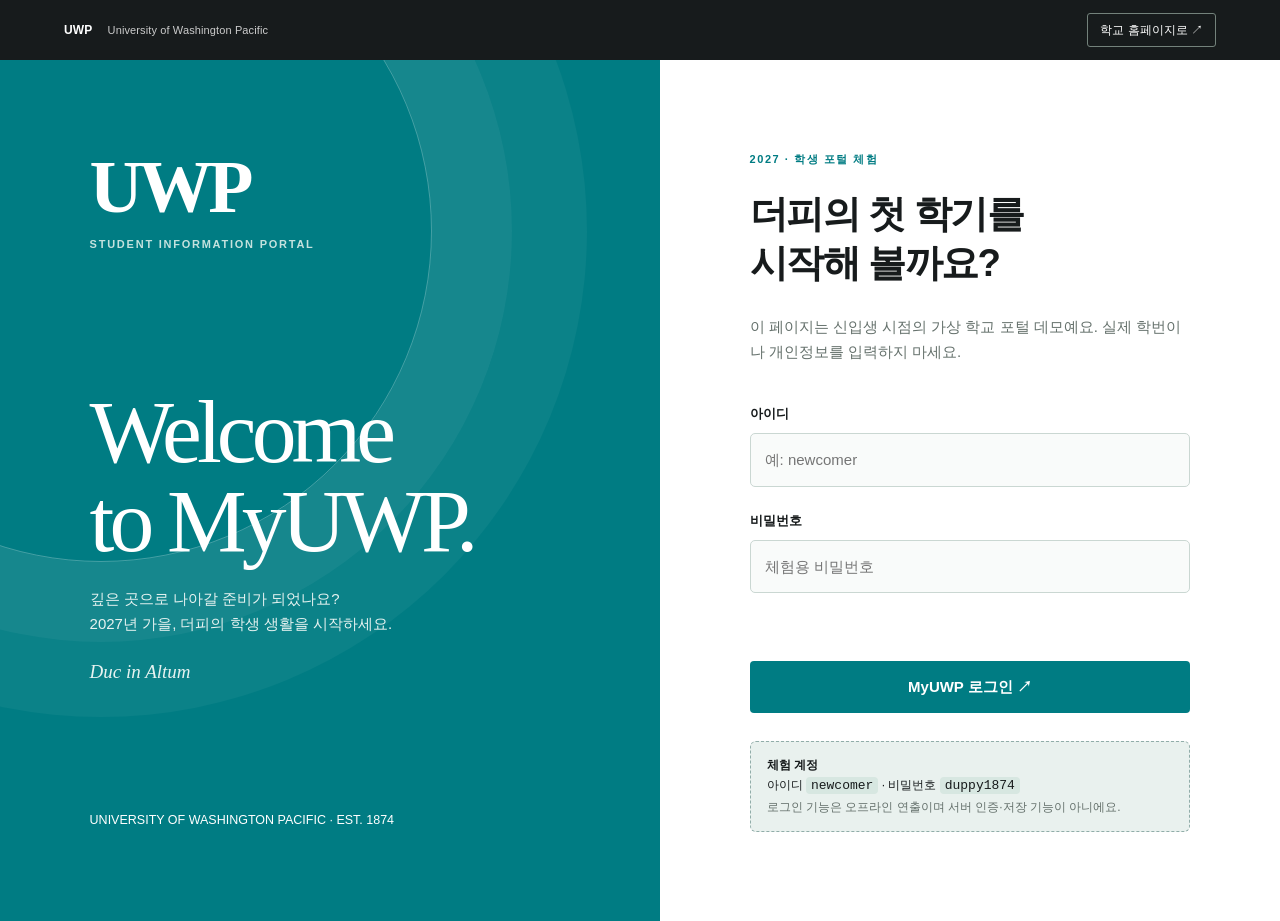
==== portal.html @ 8ea42879 "Add files via upload" ====
<!doctype html><html lang="ko"><head><meta charset="utf-8"><meta name="viewport" content="width=device-width,initial-scale=1"><meta name="theme-color" content="#007C83"><title>MyUWP | 신입생 포털</title><link rel="stylesheet" href="student.css"></head><body>
<div class="top"><div class="top-inner"><a href="index.html" class="topbrand">UWP <small>University of Washington Pacific</small></a><a href="index.html" class="chip">학교 홈페이지로 ↗</a></div></div>
<section id="login" class="login-bg"><div class="login-art"><div><div class="monogram serif">UWP</div><p class="eyebrow" style="color:#C4E2DE;letter-spacing:.16em">STUDENT INFORMATION PORTAL</p></div><div><h1>Welcome<br>to MyUWP.</h1><p>깊은 곳으로 나아갈 준비가 되었나요?<br>2027년 가을, 더피의 학생 생활을 시작하세요.</p><p class="serif" style="font-size:19px;font-style:italic">Duc in Altum</p></div><small>UNIVERSITY OF WASHINGTON PACIFIC · EST. 1874</small></div>
<div class="login-panel"><span class="eyebrow">2027 · 학생 포털 체험</span><h2>더피의 첫 학기를<br>시작해 볼까요?</h2><p class="muted">이 페이지는 신입생 시점의 가상 학교 포털 데모예요. 실제 학번이나 개인정보를 입력하지 마세요.</p><form id="login-form"><label for="user">아이디</label><input class="field" id="user" name="user" autocomplete="off" required placeholder="예: newcomer"><label for="pass">비밀번호</label><input class="field" type="password" id="pass" name="pass" autocomplete="off" required placeholder="체험용 비밀번호"><p class="error" id="login-error" role="alert"></p><button class="primary full" type="submit">MyUWP 로그인 ↗</button></form><div class="test-account"><strong>체험 계정</strong><br>아이디 <code>newcomer</code> · 비밀번호 <code>duppy1874</code><br><span class="muted">로그인 기능은 오프라인 연출이며 서버 인증·저장 기능이 아니에요.</span></div></div></section>
<div id="dashboard" class="portal-layout hidden"><aside class="side"><div class="eyebrow" style="padding:0 14px">MY UNIVERSITY</div><h2 class="side-title">MyUWP.</h2><nav aria-label="포털 메뉴"><button data-panel="home" class="active">대시보드</button><button data-panel="calendar">학사·행사 일정</button><button data-panel="housing">기숙사·아파트</button><button data-panel="campus">교내 시설</button><button data-panel="greek">Greek Row 안내</button><button data-panel="inbox" id="inbox-nav">받은 쪽지 <span class="pill">1</span></button></nav><div class="rule"></div><p class="caption">공식 대학 설정을 바탕으로 만든 신입생 체험용 데모.</p><button id="logout" class="tiny muted" style="margin:17px 14px;border:0;background:none">로그아웃 ↗</button></aside><main class="portal-main">
<section class="portal-section active" id="panel-home"><span class="eyebrow">MYUWP / 2027 FALL</span><h1>어서 와,<br>여기는 더피야.</h1><p class="lead">신입생용 학교 안내 페이지입니다. 학사 일정, 주거 시설, 교내 생활 정보를 둘러보세요.</p><div class="cards"><button class="tile" data-panel="calendar"><span class="num">09.01</span><span><strong>가을학기 안내</strong><small>학사 일정과 학교 행사 보기 ↗</small></span></button><button class="tile" data-panel="housing"><span class="num">12 + 6</span><span><strong>주거 시설</strong><small>기숙사 12동 · 아파트 6단지 ↗</small></span></button><button class="tile" data-panel="inbox"><span class="num">01</span><span><strong>새로운 쪽지</strong><small>확인하지 않은 메시지가 있어요 ↗</small></span></button></div><div class="module"><span class="eyebrow">UNIVERSITY MOTTO</span><h2 class="serif" style="font-weight:400;font-size:32px;margin:5px 0">Duc in Altum</h2><p>깊은 곳으로 나아가라.</p><p class="fine">누가복음 5:4에서 유래한 학교의 라틴어 모토</p></div></section>
<section class="portal-section" id="panel-calendar"><span class="eyebrow">ACADEMIC YEAR</span><h1>학사·행사 일정</h1><p class="lead">UWP는 가을학기와 봄학기로 운영되는 2학기제 대학이에요. 확정되지 않은 세부 시험 일정은 표시하지 않았어요.</p><div class="module"><div class="list-row"><time>2027.09.01</time><div><strong>가을학기 개강</strong><p>2027학년도 가을학기 시작 · 확정</p></div></div><div class="list-row"><time>2027.10.23</time><div><strong>홈커밍</strong><p>동문과 재학생이 모이는 교내 대표 행사 · 확정</p></div></div><div class="list-row"><time>2027.11.06</time><div><strong>Eta Pi Delta 자선 갈라</strong><p>Greek Row의 초청형 행사 · 개별 행사 일정</p></div></div><div class="list-row"><span class="left">가을~겨울</span><div><strong>중간·기말 평가와 겨울방학</strong><p>정확한 날짜는 세계관에서 아직 미확정</p></div></div><div class="list-row"><span class="left">2028년</span><div><strong>봄학기 · 봄방학 · 여름학기</strong><p>일반적인 미국식 2학기제 운영 방향이며 세부 일자는 추후 설정</p></div></div></div></section>
<section class="portal-section" id="panel-housing"><span class="eyebrow">CAMPUS HOUSING</span><h1>기숙사와<br>대학 아파트</h1><p class="lead">북쪽 5동, 서쪽 7동 기숙사와 대학 운영 아파트 6단지의 위치·명칭 구성안이에요. 실제 배정·비용·정원은 미확정입니다.</p><div class="tabs"><button class="active" data-housing="north">북쪽 기숙사 5동</button><button data-housing="west">서쪽 기숙사 7동</button><button data-housing="apartments">대학 아파트 6곳</button></div><div class="unit-grid" id="housing-list"></div></section>
<section class="portal-section" id="panel-campus"><span class="eyebrow">CAMPUS SERVICES</span><h1>캠퍼스 시설 안내</h1><p class="lead">학교 내부 시설의 위치는 실제 지도가 아닌 세계관 기본 배치를 따른 구성안입니다.</p><div class="unit-grid" id="facility-list"></div></section>
<section class="portal-section" id="panel-greek"><span class="eyebrow">NORTH CAMPUS / GREEK ROW</span><h1>Greek Row 안내</h1><p class="lead">프래터니티와 소로리티의 하우스가 모여 있는 북쪽 대학가. 학생 조직의 전용 거주·교류 공간이지만, 기숙사 12동에는 포함되지 않아요.</p><div class="unit-grid"><article class="unit"><strong>Eta Pi Delta House</strong><small>ΗΠΔ · 에타 파이 델타<br>오래된 남학생 프래터니티 하우스</small></article><article class="unit"><strong>Gamma Sigma Tau House</strong><small>ΓΣΤ · 감마 시그마 타우<br>유서 깊은 소로리티 하우스</small></article></div><div class="notice">그 외에도 여러 학생 조직의 하우스가 있어요. 건물별 주소·외관·수용 인원은 아직 확정되지 않았어요.</div></section>
<section class="portal-section" id="panel-inbox"><span class="eyebrow">STUDENT MESSAGES</span><h1>받은 쪽지</h1><p class="lead">새로운 학생 생활의 첫 메시지가 도착했어요.</p><div class="letter"><span class="pill">새 쪽지</span><p class="sender">보낸 사람: 익명의 선배 · 2027.10.23</p><div class="body">신입생이야?<br><br>학교 홈페이지랑 포털만 보면 더피가 세상 얌전한 대학인 줄 알지ㅋㅋㅋㅋ<br><br>근데 우리끼리 쓰는 게시판이 하나 있어. 학교에서 운영하는 곳은 아니고, 그냥 학생들끼리 떠드는 곳.<br><br>궁금하면 한번 들어가 봐. 다만 올라오는 말은 절반쯤 걸러 들어야 해.</div><a href="underground.html" id="secret-link">비공식 게시판 주소 열기 ↗</a><p class="fine">이 링크는 공식 학교 메뉴에는 노출되지 않습니다.</p></div></section>
</main></div>
<script src="portal.js"></script></body></html>
---- student.css ----
:root{--teal:#007C83;--ink:#171B1C;--mint:#E9F1EE;--bg:#F7F7F2;--white:#fff;--line:#DDE4DF;--muted:#65716C;--orange:#B64D2B}
*{box-sizing:border-box}html{scroll-behavior:smooth}body{margin:0;font:15px/1.7 -apple-system,BlinkMacSystemFont,"Apple SD Gothic Neo","Malgun Gothic",sans-serif;background:var(--bg);color:var(--ink)}a{color:inherit;text-decoration:none}button,input{font:inherit}button{cursor:pointer}a:focus-visible,button:focus-visible,input:focus-visible{outline:3px solid #2ba0a3;outline-offset:3px}button:disabled{opacity:.5;cursor:not-allowed}.serif{font-family:Georgia,'Times New Roman',serif}.eyebrow{font-size:11px;font-weight:800;letter-spacing:.14em;color:var(--teal);text-transform:uppercase}.muted{color:var(--muted)}.tiny{font-size:12px}.hidden{display:none!important}.fine{font-size:12px;color:var(--muted)}
.top{background:var(--ink);color:white}.top-inner{max-width:1320px;margin:auto;padding:13px clamp(20px,5vw,70px);display:flex;align-items:center;justify-content:space-between;gap:16px}.topbrand{font-weight:800;letter-spacing:.01em;font-size:15px}.topbrand small{font-weight:400;color:#ccc;margin-left:12px;font-size:11px}.top a{font-size:12px;color:white}.top .chip{border:1px solid #73827B;border-radius:3px;padding:6px 12px}
.login-bg{min-height:calc(100vh - 51px);display:grid;grid-template-columns:minmax(0,1fr) minmax(380px,620px)}.login-art{background:var(--teal);color:white;padding:clamp(40px,7vw,110px);display:flex;flex-direction:column;justify-content:space-between;position:relative;overflow:hidden}.login-art:before{content:'';width:660px;height:660px;border:1px solid #ffffff45;border-radius:50%;position:absolute;top:-160px;left:-230px;box-shadow:0 0 0 80px #ffffff0b,0 0 0 155px #ffffff0b}.login-art>*{position:relative}.login-art .monogram{font-size:74px;font-weight:700;letter-spacing:-.06em;line-height:1}.login-art h1{font-family:Georgia,serif;font-size:clamp(54px,7vw,104px);line-height:.99;letter-spacing:-.055em;font-weight:400;margin:20px 0}.login-art p{max-width:420px;color:#E7F3F1}.login-panel{padding:clamp(32px,7vw,110px);background:#fff;display:flex;flex-direction:column;justify-content:center}.login-panel h2{font-size:clamp(28px,3vw,42px);letter-spacing:-.04em;line-height:1.28;margin:20px 0 12px}.login-panel label{font-size:13px;font-weight:750;display:block;margin:23px 0 8px}.field{width:100%;background:#f9fbfa;border:1px solid #cad7d2;padding:13px 14px;border-radius:5px;font-size:15px}.primary{background:var(--teal);color:white;border:0;border-radius:4px;padding:13px 17px;font-weight:750}.primary:hover{background:#005c61}.full{width:100%;margin-top:26px}.test-account{border:1px dashed #91ada9;border-radius:6px;padding:13px 16px;background:var(--mint);margin-top:28px;font-size:12px}.test-account code{font-size:13px;background:#d7e7e1;border-radius:4px;padding:1px 5px}.error{color:#A12D27;font-size:13px;min-height:20px;margin-top:9px}
.portal-layout{display:grid;grid-template-columns:250px minmax(0,1fr);min-height:calc(100vh - 51px)}.side{border-right:1px solid var(--line);background:#fff;padding:35px 18px;position:sticky;top:0;height:calc(100vh - 51px);overflow-y:auto}.side .side-title{font-family:Georgia,serif;font-size:27px;margin:0 14px 21px}.side nav{display:grid;gap:5px}.side button{border:0;background:transparent;text-align:left;padding:12px 15px;border-radius:4px;color:#40514A}.side button.active,.side button:hover{background:var(--mint);color:var(--teal);font-weight:800}.side .rule{height:1px;background:var(--line);margin:27px 0}.side .caption{font-size:11px;margin:0 14px;color:var(--muted)}.portal-main{min-width:0;max-width:1230px;width:100%;margin:auto;padding:clamp(27px,5vw,70px)}.portal-main h1{font-family:Georgia,serif;font-size:clamp(42px,5vw,72px);font-weight:400;letter-spacing:-.06em;line-height:1.14;margin:9px 0 14px}.portal-main h2{font-size:25px;letter-spacing:-.04em;margin:0}.portal-main p{margin:5px 0}.portal-main .lead{color:var(--muted);max-width:680px}.portal-section{display:none}.portal-section.active{display:block}.cards{display:grid;grid-template-columns:repeat(3,minmax(0,1fr));gap:15px;margin-top:33px}.tile{border:1px solid var(--line);background:#fff;padding:24px;min-height:165px;border-radius:6px;text-align:left;display:flex;flex-direction:column;align-items:flex-start;justify-content:space-between;gap:16px}.tile:hover{border-color:var(--teal)}.tile strong{font-size:16px}.tile small{display:block;color:var(--muted);font-size:12px}.tile .num{font-family:Georgia,serif;font-size:36px;color:var(--teal);line-height:1}.module{background:#fff;border:1px solid var(--line);border-radius:6px;margin-top:23px;padding:25px}.module h3{margin:0 0 16px;font-size:16px}.list-row{display:grid;grid-template-columns:120px 1fr;gap:22px;padding:15px 0;border-top:1px solid var(--line);align-items:start}.list-row:first-of-type{border-top:0}.list-row time,.list-row .left{color:var(--teal);font-size:12px;font-weight:800;white-space:nowrap}.list-row p{color:var(--muted);font-size:13px}.unit-grid{display:grid;grid-template-columns:repeat(2,minmax(0,1fr));gap:11px;margin-top:22px}.unit{border:1px solid var(--line);background:white;padding:17px;border-radius:5px}.unit strong{display:block}.unit small{color:var(--muted);font-size:12px}.tabs{display:flex;gap:8px;margin:25px 0 10px;flex-wrap:wrap}.tabs button{background:white;border:1px solid var(--line);border-radius:4px;padding:9px 12px}.tabs button.active{background:var(--teal);color:white;border-color:var(--teal)}.letter{max-width:680px;background:#fff;border:1px solid var(--line);padding:34px;border-radius:5px;margin-top:24px}.letter .sender{color:var(--muted);font-size:12px}.letter .body{font-size:17px;line-height:2;margin:25px 0}.letter a{display:inline-block;background:var(--ink);color:white;padding:12px 16px;border-radius:3px;font-weight:750}.notice{border-left:3px solid var(--teal);background:var(--mint);padding:12px 16px;font-size:13px;margin-top:19px}.pill{padding:5px 10px;border-radius:99px;background:#deebe7;color:#166269;font-size:11px;font-weight:700}
@media(max-width:900px){.login-bg{grid-template-columns:1fr}.login-art{min-height:300px}.login-art h1{font-size:54px}.login-panel{padding:40px 7vw}.portal-layout{grid-template-columns:1fr}.side{height:auto;position:static;padding:17px 20px}.side .side-title,.side .caption,.side .rule{display:none}.side nav{display:flex;overflow:auto;white-space:nowrap}.side button{padding:10px 12px}.cards{grid-template-columns:1fr 1fr}}
@media(max-width:550px){.topbrand small{display:none}.cards,.unit-grid{grid-template-columns:1fr}.list-row{grid-template-columns:1fr;gap:2px}.module{padding:18px}.portal-main h1{font-size:41px}.portal-main{padding:25px 20px}.login-art{padding:36px 22px}.login-panel{padding:35px 22px}}
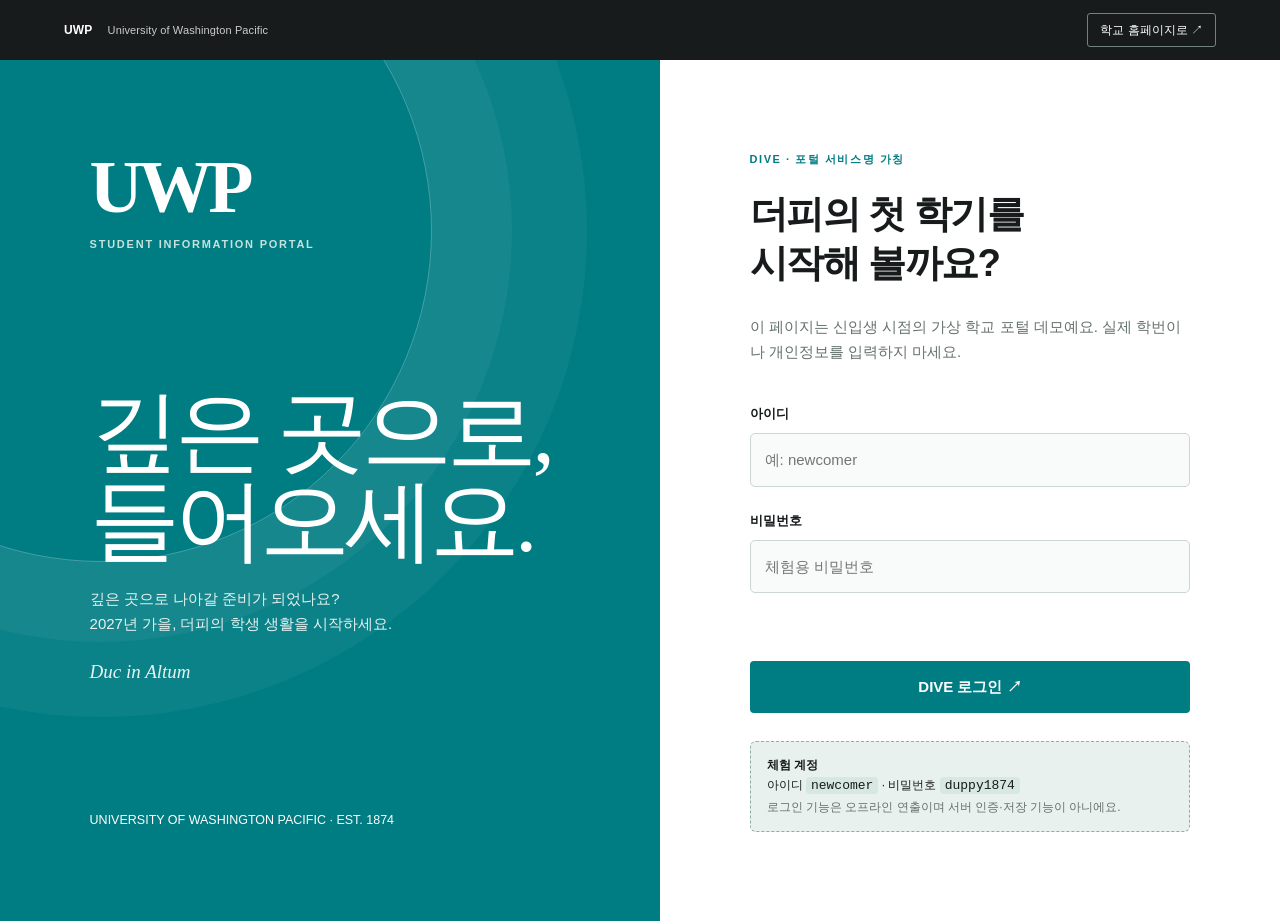
==== commit 3dd0dd16: "Add files via upload" ====
--- a/portal.html
+++ b/portal.html
@@ -1,10 +1,10 @@
-<!doctype html><html lang="ko"><head><meta charset="utf-8"><meta name="viewport" content="width=device-width,initial-scale=1"><meta name="theme-color" content="#007C83"><title>MyUWP | 신입생 포털</title><link rel="stylesheet" href="student.css"></head><body>
+<!doctype html><html lang="ko"><head><meta charset="utf-8"><meta name="viewport" content="width=device-width,initial-scale=1"><meta name="theme-color" content="#007C83"><title>DIVE(가칭) | 더피 신입생 포털</title><link rel="stylesheet" href="student.css"></head><body>
 <div class="top"><div class="top-inner"><a href="index.html" class="topbrand">UWP <small>University of Washington Pacific</small></a><a href="index.html" class="chip">학교 홈페이지로 ↗</a></div></div>
-<section id="login" class="login-bg"><div class="login-art"><div><div class="monogram serif">UWP</div><p class="eyebrow" style="color:#C4E2DE;letter-spacing:.16em">STUDENT INFORMATION PORTAL</p></div><div><h1>Welcome<br>to MyUWP.</h1><p>깊은 곳으로 나아갈 준비가 되었나요?<br>2027년 가을, 더피의 학생 생활을 시작하세요.</p><p class="serif" style="font-size:19px;font-style:italic">Duc in Altum</p></div><small>UNIVERSITY OF WASHINGTON PACIFIC · EST. 1874</small></div>
-<div class="login-panel"><span class="eyebrow">2027 · 학생 포털 체험</span><h2>더피의 첫 학기를<br>시작해 볼까요?</h2><p class="muted">이 페이지는 신입생 시점의 가상 학교 포털 데모예요. 실제 학번이나 개인정보를 입력하지 마세요.</p><form id="login-form"><label for="user">아이디</label><input class="field" id="user" name="user" autocomplete="off" required placeholder="예: newcomer"><label for="pass">비밀번호</label><input class="field" type="password" id="pass" name="pass" autocomplete="off" required placeholder="체험용 비밀번호"><p class="error" id="login-error" role="alert"></p><button class="primary full" type="submit">MyUWP 로그인 ↗</button></form><div class="test-account"><strong>체험 계정</strong><br>아이디 <code>newcomer</code> · 비밀번호 <code>duppy1874</code><br><span class="muted">로그인 기능은 오프라인 연출이며 서버 인증·저장 기능이 아니에요.</span></div></div></section>
-<div id="dashboard" class="portal-layout hidden"><aside class="side"><div class="eyebrow" style="padding:0 14px">MY UNIVERSITY</div><h2 class="side-title">MyUWP.</h2><nav aria-label="포털 메뉴"><button data-panel="home" class="active">대시보드</button><button data-panel="calendar">학사·행사 일정</button><button data-panel="housing">기숙사·아파트</button><button data-panel="campus">교내 시설</button><button data-panel="greek">Greek Row 안내</button><button data-panel="inbox" id="inbox-nav">받은 쪽지 <span class="pill">1</span></button></nav><div class="rule"></div><p class="caption">공식 대학 설정을 바탕으로 만든 신입생 체험용 데모.</p><button id="logout" class="tiny muted" style="margin:17px 14px;border:0;background:none">로그아웃 ↗</button></aside><main class="portal-main">
-<section class="portal-section active" id="panel-home"><span class="eyebrow">MYUWP / 2027 FALL</span><h1>어서 와,<br>여기는 더피야.</h1><p class="lead">신입생용 학교 안내 페이지입니다. 학사 일정, 주거 시설, 교내 생활 정보를 둘러보세요.</p><div class="cards"><button class="tile" data-panel="calendar"><span class="num">09.01</span><span><strong>가을학기 안내</strong><small>학사 일정과 학교 행사 보기 ↗</small></span></button><button class="tile" data-panel="housing"><span class="num">12 + 6</span><span><strong>주거 시설</strong><small>기숙사 12동 · 아파트 6단지 ↗</small></span></button><button class="tile" data-panel="inbox"><span class="num">01</span><span><strong>새로운 쪽지</strong><small>확인하지 않은 메시지가 있어요 ↗</small></span></button></div><div class="module"><span class="eyebrow">UNIVERSITY MOTTO</span><h2 class="serif" style="font-weight:400;font-size:32px;margin:5px 0">Duc in Altum</h2><p>깊은 곳으로 나아가라.</p><p class="fine">누가복음 5:4에서 유래한 학교의 라틴어 모토</p></div></section>
-<section class="portal-section" id="panel-calendar"><span class="eyebrow">ACADEMIC YEAR</span><h1>학사·행사 일정</h1><p class="lead">UWP는 가을학기와 봄학기로 운영되는 2학기제 대학이에요. 확정되지 않은 세부 시험 일정은 표시하지 않았어요.</p><div class="module"><div class="list-row"><time>2027.09.01</time><div><strong>가을학기 개강</strong><p>2027학년도 가을학기 시작 · 확정</p></div></div><div class="list-row"><time>2027.10.23</time><div><strong>홈커밍</strong><p>동문과 재학생이 모이는 교내 대표 행사 · 확정</p></div></div><div class="list-row"><time>2027.11.06</time><div><strong>Eta Pi Delta 자선 갈라</strong><p>Greek Row의 초청형 행사 · 개별 행사 일정</p></div></div><div class="list-row"><span class="left">가을~겨울</span><div><strong>중간·기말 평가와 겨울방학</strong><p>정확한 날짜는 세계관에서 아직 미확정</p></div></div><div class="list-row"><span class="left">2028년</span><div><strong>봄학기 · 봄방학 · 여름학기</strong><p>일반적인 미국식 2학기제 운영 방향이며 세부 일자는 추후 설정</p></div></div></div></section>
+<section id="login" class="login-bg"><div class="login-art"><div><div class="monogram serif">UWP</div><p class="eyebrow" style="color:#C4E2DE;letter-spacing:.16em">STUDENT INFORMATION PORTAL</p></div><div><h1>깊은 곳으로,<br>들어오세요.</h1><p>깊은 곳으로 나아갈 준비가 되었나요?<br>2027년 가을, 더피의 학생 생활을 시작하세요.</p><p class="serif" style="font-size:19px;font-style:italic">Duc in Altum</p></div><small>UNIVERSITY OF WASHINGTON PACIFIC · EST. 1874</small></div>
+<div class="login-panel"><span class="eyebrow">DIVE · 포털 서비스명 가칭</span><h2>더피의 첫 학기를<br>시작해 볼까요?</h2><p class="muted">이 페이지는 신입생 시점의 가상 학교 포털 데모예요. 실제 학번이나 개인정보를 입력하지 마세요.</p><form id="login-form"><label for="user">아이디</label><input class="field" id="user" name="user" autocomplete="off" required placeholder="예: newcomer"><label for="pass">비밀번호</label><input class="field" type="password" id="pass" name="pass" autocomplete="off" required placeholder="체험용 비밀번호"><p class="error" id="login-error" role="alert"></p><button class="primary full" type="submit">DIVE 로그인 ↗</button></form><div class="test-account"><strong>체험 계정</strong><br>아이디 <code>newcomer</code> · 비밀번호 <code>duppy1874</code><br><span class="muted">로그인 기능은 오프라인 연출이며 서버 인증·저장 기능이 아니에요.</span></div></div></section>
+<div id="dashboard" class="portal-layout hidden"><aside class="side"><div class="eyebrow" style="padding:0 14px">MY UNIVERSITY</div><h2 class="side-title">DIVE<span style="font-size:11px;letter-spacing:0;color:#B0CAC6;padding-left:6px">가칭</span></h2><nav aria-label="포털 메뉴"><button data-panel="home" class="active">대시보드</button><button data-panel="calendar">학사·행사 일정</button><button data-panel="housing">기숙사·아파트</button><button data-panel="campus">교내 시설</button><button data-panel="greek">Greek Row 안내</button><button data-panel="inbox" id="inbox-nav">받은 쪽지 <span class="pill">1</span></button></nav><div class="rule"></div><p class="caption">공식 대학 설정을 바탕으로 만든 신입생 체험용 데모.</p><button id="logout" class="tiny muted" style="margin:17px 14px;border:0;background:none">로그아웃 ↗</button></aside><main class="portal-main">
+<section class="portal-section active" id="panel-home"><span class="eyebrow">DIVE / 2027 FALL · 가칭</span><h1>어서 와,<br>여기는 더피야.</h1><p class="lead">신입생용 학교 안내 페이지입니다. 학사 일정, 주거 시설, 교내 생활 정보를 둘러보세요.</p><div class="cards"><button class="tile" data-panel="calendar"><span class="num">09.01</span><span><strong>가을학기 안내</strong><small>학사 일정과 학교 행사 보기 ↗</small></span></button><button class="tile" data-panel="housing"><span class="num">12 + 6</span><span><strong>주거 시설</strong><small>기숙사 12동 · 아파트 6단지 ↗</small></span></button><button class="tile" data-panel="inbox"><span class="num">01</span><span><strong>새로운 쪽지</strong><small>확인하지 않은 메시지가 있어요 ↗</small></span></button></div><div class="module"><span class="eyebrow">UNIVERSITY MOTTO</span><h2 class="serif" style="font-weight:400;font-size:32px;margin:5px 0">Duc in Altum</h2><p>깊은 곳으로 나아가라.</p><p class="fine">누가복음 5:4에서 유래한 학교의 라틴어 모토</p></div></section>
+<section class="portal-section" id="panel-calendar"><span class="eyebrow">ACADEMIC YEAR · 2027–2028</span><h1>학사·행사 일정</h1><p class="lead">더피는 가을·봄 2학기제 대학이에요. 기존에 구성한 학사 일정 전체를 <strong>확정</strong>과 <strong>일정안</strong>으로 나눠 표시해요.</p><div class="notice">개교기념일: 1874년 설립 사실은 확정, 정확한 월일은 아직 미정이에요.</div><div class="module"><div class="list-row"><time>2027.09.01</time><div><strong>가을학기 개강</strong><p>확정</p></div></div><div class="list-row"><time>2027.09.06</time><div><strong>노동절 휴강</strong><p>일정안</p></div></div><div class="list-row"><time>2027.10 중순</time><div><strong>중간고사 기간</strong><p>일정안</p></div></div><div class="list-row"><time>2027.10.23</time><div><strong>홈커밍</strong><p>확정 · 학교 행사</p></div></div><div class="list-row"><time>2027.11.06</time><div><strong>에타 파이 델타 자선 갈라</strong><p>확정 · 학생 조직 행사</p></div></div><div class="list-row"><time>2027.11.24–26</time><div><strong>추수감사절 휴강</strong><p>일정안</p></div></div><div class="list-row"><time>2027.12.13–17</time><div><strong>가을학기 기말고사</strong><p>일정안</p></div></div><div class="list-row"><time>2027.12.18–2028.01.11</time><div><strong>겨울방학</strong><p>일정안</p></div></div><div class="list-row"><time>2028.01.12</time><div><strong>봄학기 개강</strong><p>일정안</p></div></div><div class="list-row"><time>2028.03.06–10</time><div><strong>봄방학</strong><p>일정안</p></div></div><div class="list-row"><time>2028.04.27–05.04</time><div><strong>봄학기 기말고사</strong><p>일정안</p></div></div><div class="list-row"><time>2028년 5월 초</time><div><strong>학위수여식</strong><p>일정안</p></div></div><div class="list-row"><time>2028년 여름</time><div><strong>여름학기 선택 운영</strong><p>운영 방향 · 세부 날짜 미정</p></div></div></div><p class="fine">※ 확정된 개강·행사 날짜 외의 시험·휴강·방학·학위수여식 날짜는 미국 2학기제 대학을 참고한 제안안으로, 향후 설정에 따라 조정될 수 있어요.</p></section>
 <section class="portal-section" id="panel-housing"><span class="eyebrow">CAMPUS HOUSING</span><h1>기숙사와<br>대학 아파트</h1><p class="lead">북쪽 5동, 서쪽 7동 기숙사와 대학 운영 아파트 6단지의 위치·명칭 구성안이에요. 실제 배정·비용·정원은 미확정입니다.</p><div class="tabs"><button class="active" data-housing="north">북쪽 기숙사 5동</button><button data-housing="west">서쪽 기숙사 7동</button><button data-housing="apartments">대학 아파트 6곳</button></div><div class="unit-grid" id="housing-list"></div></section>
 <section class="portal-section" id="panel-campus"><span class="eyebrow">CAMPUS SERVICES</span><h1>캠퍼스 시설 안내</h1><p class="lead">학교 내부 시설의 위치는 실제 지도가 아닌 세계관 기본 배치를 따른 구성안입니다.</p><div class="unit-grid" id="facility-list"></div></section>
 <section class="portal-section" id="panel-greek"><span class="eyebrow">NORTH CAMPUS / GREEK ROW</span><h1>Greek Row 안내</h1><p class="lead">프래터니티와 소로리티의 하우스가 모여 있는 북쪽 대학가. 학생 조직의 전용 거주·교류 공간이지만, 기숙사 12동에는 포함되지 않아요.</p><div class="unit-grid"><article class="unit"><strong>Eta Pi Delta House</strong><small>ΗΠΔ · 에타 파이 델타<br>오래된 남학생 프래터니티 하우스</small></article><article class="unit"><strong>Gamma Sigma Tau House</strong><small>ΓΣΤ · 감마 시그마 타우<br>유서 깊은 소로리티 하우스</small></article></div><div class="notice">그 외에도 여러 학생 조직의 하우스가 있어요. 건물별 주소·외관·수용 인원은 아직 확정되지 않았어요.</div></section>
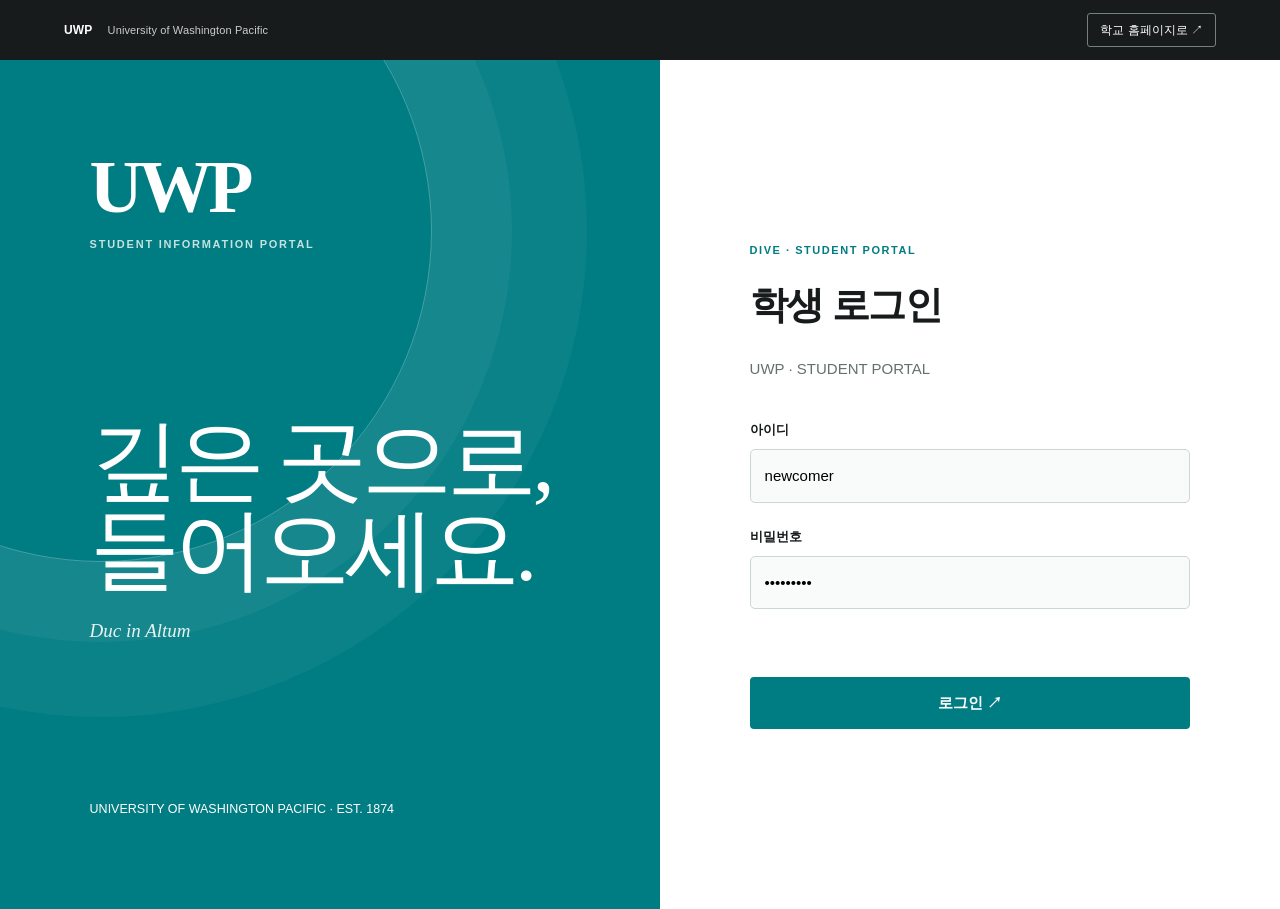
==== commit fc814212: "Add files via upload" ====
--- a/portal.html
+++ b/portal.html
@@ -1,9 +1,9 @@
-<!doctype html><html lang="ko"><head><meta charset="utf-8"><meta name="viewport" content="width=device-width,initial-scale=1"><meta name="theme-color" content="#007C83"><title>DIVE(가칭) | 더피 신입생 포털</title><link rel="stylesheet" href="student.css"></head><body>
+<!doctype html><html lang="ko"><head><meta charset="utf-8"><meta name="viewport" content="width=device-width,initial-scale=1"><meta name="theme-color" content="#007C83"><title>DIVE | 더피 학생 포털</title><link rel="stylesheet" href="student.css"></head><body>
 <div class="top"><div class="top-inner"><a href="index.html" class="topbrand">UWP <small>University of Washington Pacific</small></a><a href="index.html" class="chip">학교 홈페이지로 ↗</a></div></div>
-<section id="login" class="login-bg"><div class="login-art"><div><div class="monogram serif">UWP</div><p class="eyebrow" style="color:#C4E2DE;letter-spacing:.16em">STUDENT INFORMATION PORTAL</p></div><div><h1>깊은 곳으로,<br>들어오세요.</h1><p>깊은 곳으로 나아갈 준비가 되었나요?<br>2027년 가을, 더피의 학생 생활을 시작하세요.</p><p class="serif" style="font-size:19px;font-style:italic">Duc in Altum</p></div><small>UNIVERSITY OF WASHINGTON PACIFIC · EST. 1874</small></div>
-<div class="login-panel"><span class="eyebrow">DIVE · 포털 서비스명 가칭</span><h2>더피의 첫 학기를<br>시작해 볼까요?</h2><p class="muted">이 페이지는 신입생 시점의 가상 학교 포털 데모예요. 실제 학번이나 개인정보를 입력하지 마세요.</p><form id="login-form"><label for="user">아이디</label><input class="field" id="user" name="user" autocomplete="off" required placeholder="예: newcomer"><label for="pass">비밀번호</label><input class="field" type="password" id="pass" name="pass" autocomplete="off" required placeholder="체험용 비밀번호"><p class="error" id="login-error" role="alert"></p><button class="primary full" type="submit">DIVE 로그인 ↗</button></form><div class="test-account"><strong>체험 계정</strong><br>아이디 <code>newcomer</code> · 비밀번호 <code>duppy1874</code><br><span class="muted">로그인 기능은 오프라인 연출이며 서버 인증·저장 기능이 아니에요.</span></div></div></section>
-<div id="dashboard" class="portal-layout hidden"><aside class="side"><div class="eyebrow" style="padding:0 14px">MY UNIVERSITY</div><h2 class="side-title">DIVE<span style="font-size:11px;letter-spacing:0;color:#B0CAC6;padding-left:6px">가칭</span></h2><nav aria-label="포털 메뉴"><button data-panel="home" class="active">대시보드</button><button data-panel="calendar">학사·행사 일정</button><button data-panel="housing">기숙사·아파트</button><button data-panel="campus">교내 시설</button><button data-panel="greek">Greek Row 안내</button><button data-panel="inbox" id="inbox-nav">받은 쪽지 <span class="pill">1</span></button></nav><div class="rule"></div><p class="caption">공식 대학 설정을 바탕으로 만든 신입생 체험용 데모.</p><button id="logout" class="tiny muted" style="margin:17px 14px;border:0;background:none">로그아웃 ↗</button></aside><main class="portal-main">
-<section class="portal-section active" id="panel-home"><span class="eyebrow">DIVE / 2027 FALL · 가칭</span><h1>어서 와,<br>여기는 더피야.</h1><p class="lead">신입생용 학교 안내 페이지입니다. 학사 일정, 주거 시설, 교내 생활 정보를 둘러보세요.</p><div class="cards"><button class="tile" data-panel="calendar"><span class="num">09.01</span><span><strong>가을학기 안내</strong><small>학사 일정과 학교 행사 보기 ↗</small></span></button><button class="tile" data-panel="housing"><span class="num">12 + 6</span><span><strong>주거 시설</strong><small>기숙사 12동 · 아파트 6단지 ↗</small></span></button><button class="tile" data-panel="inbox"><span class="num">01</span><span><strong>새로운 쪽지</strong><small>확인하지 않은 메시지가 있어요 ↗</small></span></button></div><div class="module"><span class="eyebrow">UNIVERSITY MOTTO</span><h2 class="serif" style="font-weight:400;font-size:32px;margin:5px 0">Duc in Altum</h2><p>깊은 곳으로 나아가라.</p><p class="fine">누가복음 5:4에서 유래한 학교의 라틴어 모토</p></div></section>
+<section id="login" class="login-bg"><div class="login-art"><div><div class="monogram serif">UWP</div><p class="eyebrow" style="color:#C4E2DE;letter-spacing:.16em">STUDENT INFORMATION PORTAL</p></div><div><h1>깊은 곳으로,<br>들어오세요.</h1><p class="serif" style="font-size:19px;font-style:italic">Duc in Altum</p></div><small>UNIVERSITY OF WASHINGTON PACIFIC · EST. 1874</small></div>
+<div class="login-panel"><span class="eyebrow">DIVE · STUDENT PORTAL</span><h2>학생 로그인</h2><p class="muted">UWP · STUDENT PORTAL</p><form id="login-form"><label for="user">아이디</label><input class="field" id="user" name="user" autocomplete="off" required value="newcomer"><label for="pass">비밀번호</label><input class="field" type="password" id="pass" name="pass" autocomplete="off" required value="duppy1874"><p class="error" id="login-error" role="alert"></p><button class="primary full" type="submit">로그인 ↗</button></form></div></section>
+<div id="dashboard" class="portal-layout hidden"><aside class="side"><div class="eyebrow" style="padding:0 14px">MY UNIVERSITY</div><h2 class="side-title">DIVE</h2><nav aria-label="포털 메뉴"><button data-panel="home" class="active">대시보드</button><button data-panel="calendar">학사·행사 일정</button><button data-panel="housing">기숙사·아파트</button><button data-panel="campus">교내 시설</button><button data-panel="greek">Greek Row 안내</button><button data-panel="inbox" id="inbox-nav">받은 쪽지 <span class="pill">1</span></button></nav><div class="rule"></div><p class="caption">공식 대학 설정을 바탕으로 만든 신입생 체험용 데모.</p><button id="logout" class="tiny muted" style="margin:17px 14px;border:0;background:none">로그아웃 ↗</button></aside><main class="portal-main">
+<section class="portal-section active" id="panel-home"><span class="eyebrow">DIVE / 2027 FALL</span><h1>어서 와,<br>여기는 더피야.</h1><p class="lead">신입생용 학교 안내 페이지입니다. 학사 일정, 주거 시설, 교내 생활 정보를 둘러보세요.</p><div class="cards"><button class="tile" data-panel="calendar"><span class="num">09.01</span><span><strong>가을학기 안내</strong><small>학사 일정과 학교 행사 보기 ↗</small></span></button><button class="tile" data-panel="housing"><span class="num">12 + 6</span><span><strong>주거 시설</strong><small>기숙사 12동 · 아파트 6단지 ↗</small></span></button><button class="tile" data-panel="inbox"><span class="num">01</span><span><strong>새로운 쪽지</strong><small>확인하지 않은 메시지가 있어요 ↗</small></span></button></div><div class="module"><span class="eyebrow">UNIVERSITY MOTTO</span><h2 class="serif" style="font-weight:400;font-size:32px;margin:5px 0">Duc in Altum</h2><p>깊은 곳으로 나아가라.</p><p class="fine">누가복음 5:4에서 유래한 학교의 라틴어 모토</p></div></section>
 <section class="portal-section" id="panel-calendar"><span class="eyebrow">ACADEMIC YEAR · 2027–2028</span><h1>학사·행사 일정</h1><p class="lead">더피는 가을·봄 2학기제 대학이에요. 기존에 구성한 학사 일정 전체를 <strong>확정</strong>과 <strong>일정안</strong>으로 나눠 표시해요.</p><div class="notice">개교기념일: 1874년 설립 사실은 확정, 정확한 월일은 아직 미정이에요.</div><div class="module"><div class="list-row"><time>2027.09.01</time><div><strong>가을학기 개강</strong><p>확정</p></div></div><div class="list-row"><time>2027.09.06</time><div><strong>노동절 휴강</strong><p>일정안</p></div></div><div class="list-row"><time>2027.10 중순</time><div><strong>중간고사 기간</strong><p>일정안</p></div></div><div class="list-row"><time>2027.10.23</time><div><strong>홈커밍</strong><p>확정 · 학교 행사</p></div></div><div class="list-row"><time>2027.11.06</time><div><strong>에타 파이 델타 자선 갈라</strong><p>확정 · 학생 조직 행사</p></div></div><div class="list-row"><time>2027.11.24–26</time><div><strong>추수감사절 휴강</strong><p>일정안</p></div></div><div class="list-row"><time>2027.12.13–17</time><div><strong>가을학기 기말고사</strong><p>일정안</p></div></div><div class="list-row"><time>2027.12.18–2028.01.11</time><div><strong>겨울방학</strong><p>일정안</p></div></div><div class="list-row"><time>2028.01.12</time><div><strong>봄학기 개강</strong><p>일정안</p></div></div><div class="list-row"><time>2028.03.06–10</time><div><strong>봄방학</strong><p>일정안</p></div></div><div class="list-row"><time>2028.04.27–05.04</time><div><strong>봄학기 기말고사</strong><p>일정안</p></div></div><div class="list-row"><time>2028년 5월 초</time><div><strong>학위수여식</strong><p>일정안</p></div></div><div class="list-row"><time>2028년 여름</time><div><strong>여름학기 선택 운영</strong><p>운영 방향 · 세부 날짜 미정</p></div></div></div><p class="fine">※ 확정된 개강·행사 날짜 외의 시험·휴강·방학·학위수여식 날짜는 미국 2학기제 대학을 참고한 제안안으로, 향후 설정에 따라 조정될 수 있어요.</p></section>
 <section class="portal-section" id="panel-housing"><span class="eyebrow">CAMPUS HOUSING</span><h1>기숙사와<br>대학 아파트</h1><p class="lead">북쪽 5동, 서쪽 7동 기숙사와 대학 운영 아파트 6단지의 위치·명칭 구성안이에요. 실제 배정·비용·정원은 미확정입니다.</p><div class="tabs"><button class="active" data-housing="north">북쪽 기숙사 5동</button><button data-housing="west">서쪽 기숙사 7동</button><button data-housing="apartments">대학 아파트 6곳</button></div><div class="unit-grid" id="housing-list"></div></section>
 <section class="portal-section" id="panel-campus"><span class="eyebrow">CAMPUS SERVICES</span><h1>캠퍼스 시설 안내</h1><p class="lead">학교 내부 시설의 위치는 실제 지도가 아닌 세계관 기본 배치를 따른 구성안입니다.</p><div class="unit-grid" id="facility-list"></div></section>
--- a/student.css
+++ b/student.css
@@ -6,3 +6,42 @@
 .portal-layout{display:grid;grid-template-columns:250px minmax(0,1fr);min-height:calc(100vh - 51px)}.side{border-right:1px solid var(--line);background:#fff;padding:35px 18px;position:sticky;top:0;height:calc(100vh - 51px);overflow-y:auto}.side .side-title{font-family:Georgia,serif;font-size:27px;margin:0 14px 21px}.side nav{display:grid;gap:5px}.side button{border:0;background:transparent;text-align:left;padding:12px 15px;border-radius:4px;color:#40514A}.side button.active,.side button:hover{background:var(--mint);color:var(--teal);font-weight:800}.side .rule{height:1px;background:var(--line);margin:27px 0}.side .caption{font-size:11px;margin:0 14px;color:var(--muted)}.portal-main{min-width:0;max-width:1230px;width:100%;margin:auto;padding:clamp(27px,5vw,70px)}.portal-main h1{font-family:Georgia,serif;font-size:clamp(42px,5vw,72px);font-weight:400;letter-spacing:-.06em;line-height:1.14;margin:9px 0 14px}.portal-main h2{font-size:25px;letter-spacing:-.04em;margin:0}.portal-main p{margin:5px 0}.portal-main .lead{color:var(--muted);max-width:680px}.portal-section{display:none}.portal-section.active{display:block}.cards{display:grid;grid-template-columns:repeat(3,minmax(0,1fr));gap:15px;margin-top:33px}.tile{border:1px solid var(--line);background:#fff;padding:24px;min-height:165px;border-radius:6px;text-align:left;display:flex;flex-direction:column;align-items:flex-start;justify-content:space-between;gap:16px}.tile:hover{border-color:var(--teal)}.tile strong{font-size:16px}.tile small{display:block;color:var(--muted);font-size:12px}.tile .num{font-family:Georgia,serif;font-size:36px;color:var(--teal);line-height:1}.module{background:#fff;border:1px solid var(--line);border-radius:6px;margin-top:23px;padding:25px}.module h3{margin:0 0 16px;font-size:16px}.list-row{display:grid;grid-template-columns:120px 1fr;gap:22px;padding:15px 0;border-top:1px solid var(--line);align-items:start}.list-row:first-of-type{border-top:0}.list-row time,.list-row .left{color:var(--teal);font-size:12px;font-weight:800;white-space:nowrap}.list-row p{color:var(--muted);font-size:13px}.unit-grid{display:grid;grid-template-columns:repeat(2,minmax(0,1fr));gap:11px;margin-top:22px}.unit{border:1px solid var(--line);background:white;padding:17px;border-radius:5px}.unit strong{display:block}.unit small{color:var(--muted);font-size:12px}.tabs{display:flex;gap:8px;margin:25px 0 10px;flex-wrap:wrap}.tabs button{background:white;border:1px solid var(--line);border-radius:4px;padding:9px 12px}.tabs button.active{background:var(--teal);color:white;border-color:var(--teal)}.letter{max-width:680px;background:#fff;border:1px solid var(--line);padding:34px;border-radius:5px;margin-top:24px}.letter .sender{color:var(--muted);font-size:12px}.letter .body{font-size:17px;line-height:2;margin:25px 0}.letter a{display:inline-block;background:var(--ink);color:white;padding:12px 16px;border-radius:3px;font-weight:750}.notice{border-left:3px solid var(--teal);background:var(--mint);padding:12px 16px;font-size:13px;margin-top:19px}.pill{padding:5px 10px;border-radius:99px;background:#deebe7;color:#166269;font-size:11px;font-weight:700}
 @media(max-width:900px){.login-bg{grid-template-columns:1fr}.login-art{min-height:300px}.login-art h1{font-size:54px}.login-panel{padding:40px 7vw}.portal-layout{grid-template-columns:1fr}.side{height:auto;position:static;padding:17px 20px}.side .side-title,.side .caption,.side .rule{display:none}.side nav{display:flex;overflow:auto;white-space:nowrap}.side button{padding:10px 12px}.cards{grid-template-columns:1fr 1fr}}
 @media(max-width:550px){.topbrand small{display:none}.cards,.unit-grid{grid-template-columns:1fr}.list-row{grid-template-columns:1fr;gap:2px}.module{padding:18px}.portal-main h1{font-size:41px}.portal-main{padding:25px 20px}.login-art{padding:36px 22px}.login-panel{padding:35px 22px}}
+
+/* 2026-11 responsive repair: content itself never widens the mobile viewport. */
+html,body{width:100%;max-width:100%;min-width:0;overflow-x:clip}
+.top-inner,.login-bg,.login-art,.login-panel,.portal-layout,.portal-main,.side,.portal-section,.module,.letter{min-width:0;max-width:100%}
+.portal-layout{grid-template-columns:250px minmax(0,1fr)}
+.portal-main *, .login-panel *, .letter *{overflow-wrap:anywhere}
+.tile,.unit,.list-row,.unit-grid,.cards{min-width:0}
+@media(max-width:900px){
+ .portal-layout{grid-template-columns:minmax(0,1fr)}
+ .side nav{display:grid;grid-template-columns:repeat(3,minmax(0,1fr));overflow:visible;white-space:normal;width:100%;gap:5px}
+ .side button{text-align:center;min-width:0;white-space:normal;overflow-wrap:anywhere;line-height:1.5}
+}
+@media(max-width:550px){
+ .top-inner{padding:10px 13px;gap:8px}
+ .topbrand{min-width:0}
+ .top .chip{flex:0 0 auto;font-size:11px;padding:6px 8px}
+ .side{padding:14px 12px}
+ .side nav{grid-template-columns:repeat(2,minmax(0,1fr))}
+ .portal-main{padding:23px 15px}
+ .list-row time{white-space:normal;overflow-wrap:anywhere}
+ .letter{padding:20px}
+ .login-art h1{font-size:clamp(38px,12vw,54px)}
+}
+
+/* v5: the student's credentials are already filled, so make the sign-in action immediately visible. */
+@media(max-width:550px){
+ .login-bg{min-height:0;display:block}
+ .login-art{min-height:0;height:112px;padding:18px 22px;display:flex;align-items:center;justify-content:flex-start}
+ .login-art .monogram{font-size:47px;line-height:1}
+ .login-art .eyebrow{font-size:9px;margin:6px 0 0}
+ .login-art>div:nth-child(2),.login-art>small{display:none}
+ .login-panel{padding:24px 22px 30px}
+ .login-panel h2{font-size:29px;margin:9px 0 3px}
+ .login-panel .muted{font-size:12px;margin:0 0 11px}
+ .login-panel label{margin:10px 0 5px}
+ .login-panel .field{padding:10px 12px}
+ .login-panel .full{margin-top:10px}
+ .login-panel .error{min-height:8px;margin:0}
+}
